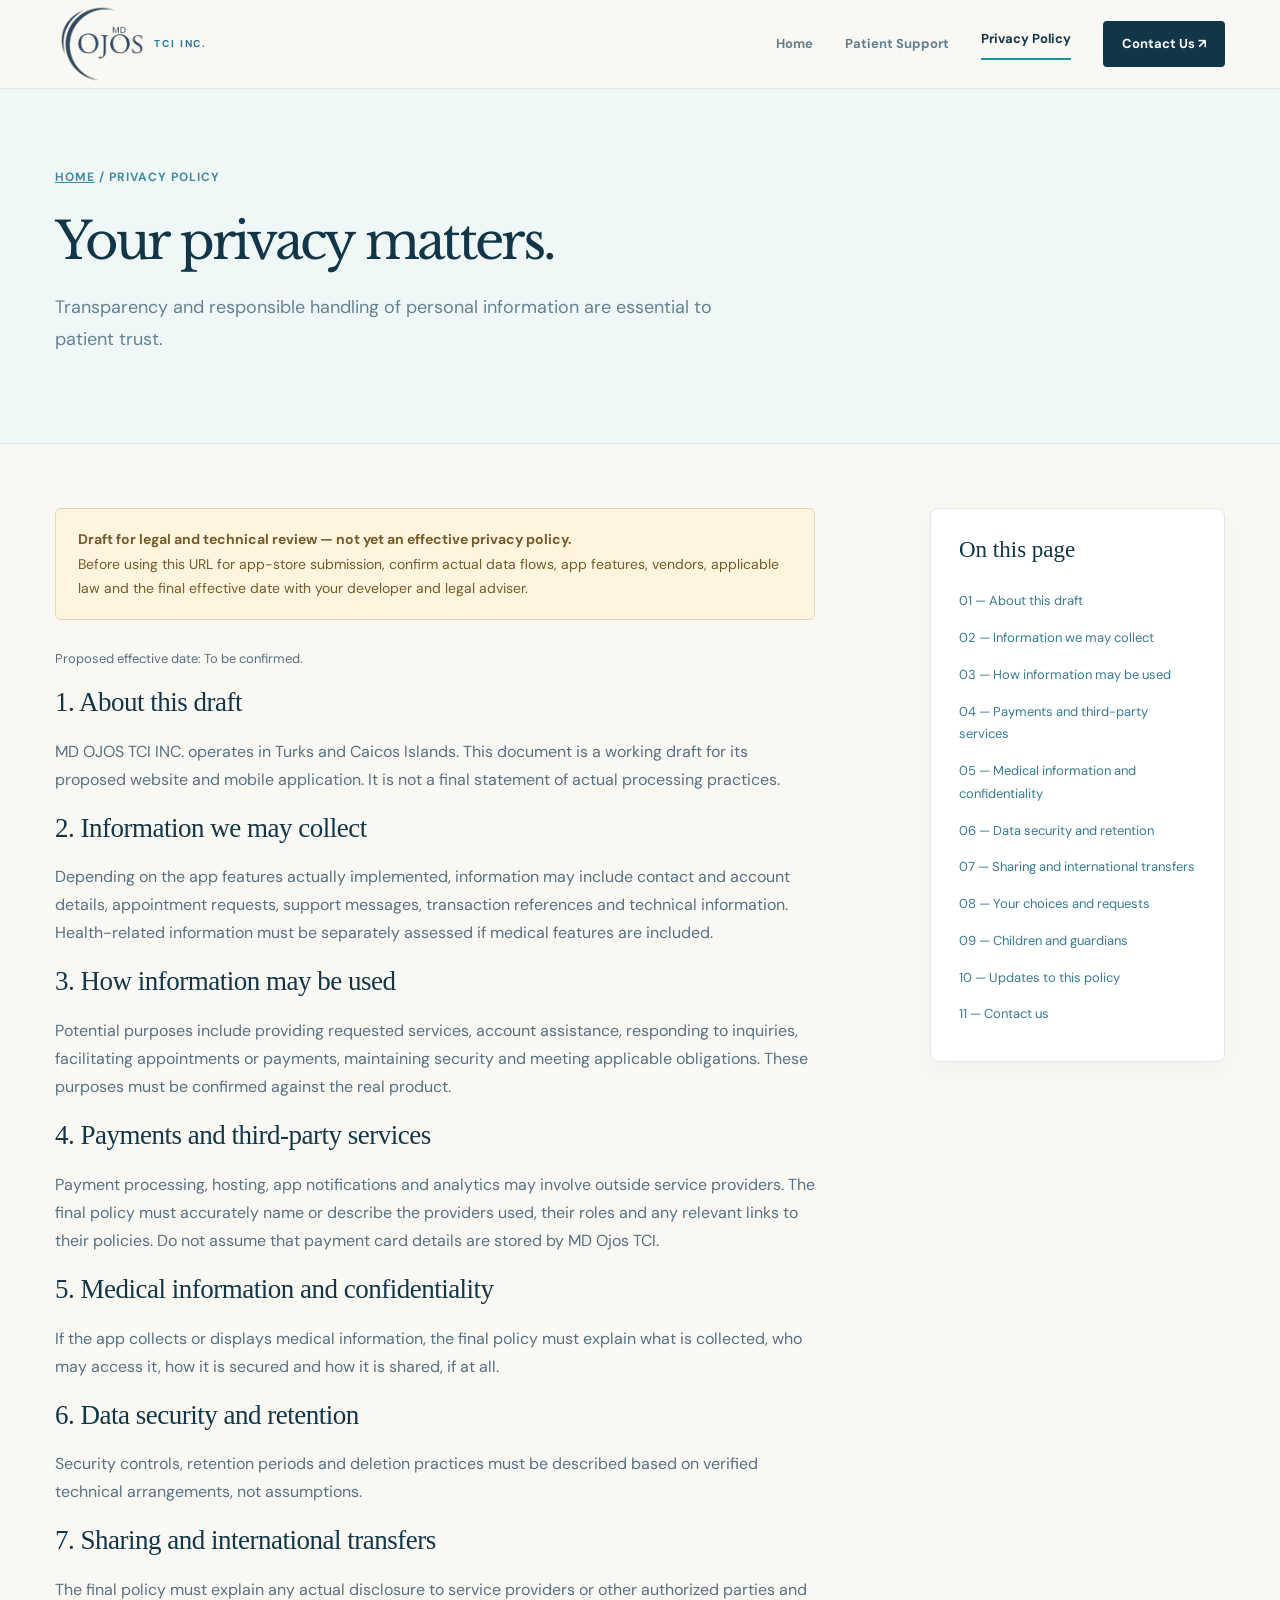
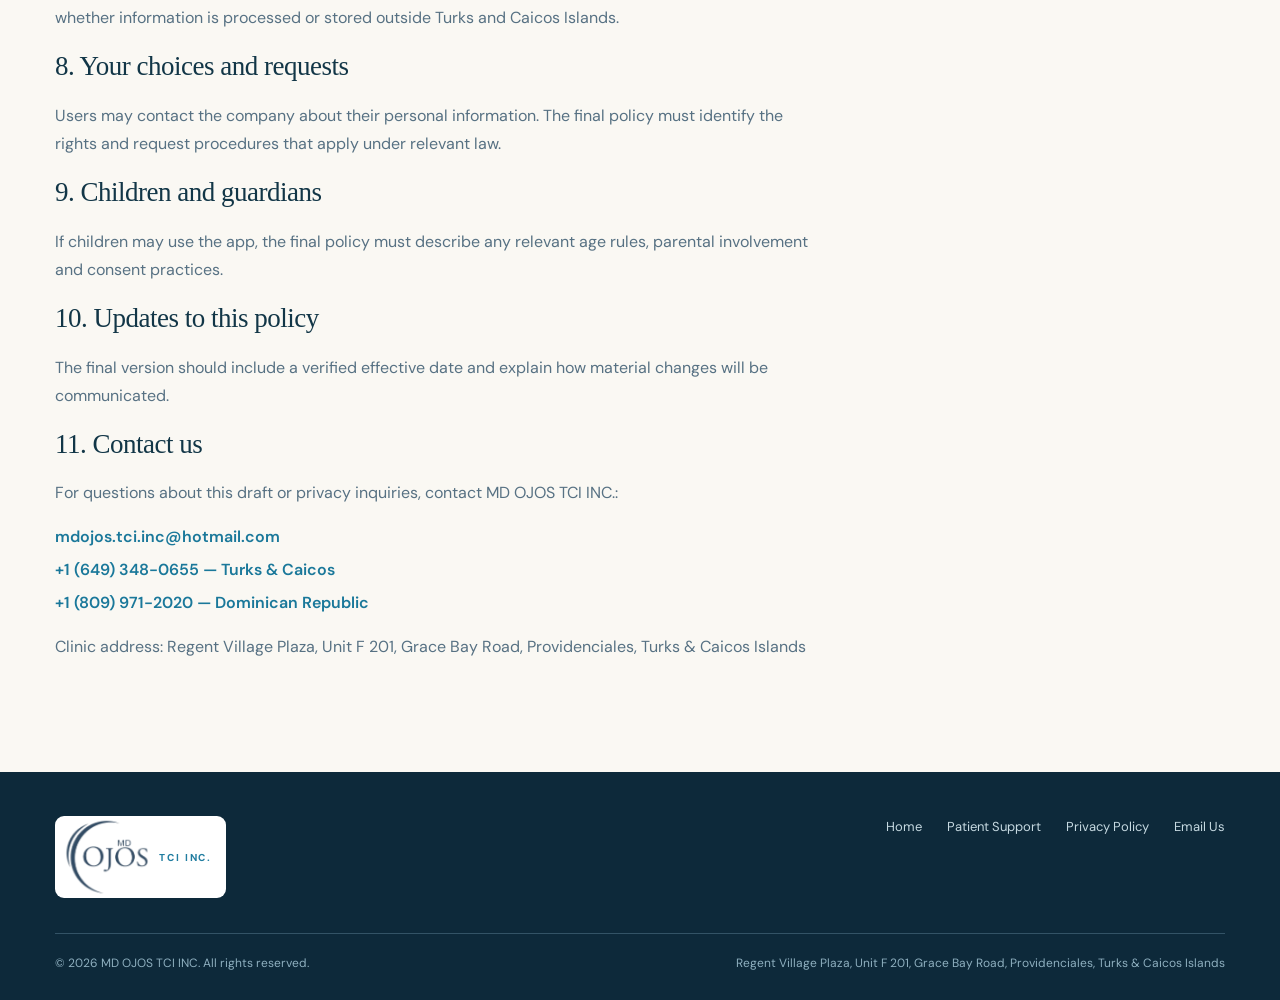
==== privacy-policy/index.html @ 6043a017 "Add files via upload" ====
<!DOCTYPE html>

<html lang="en"><head><meta charset="utf-8"/><meta content="width=device-width,initial-scale=1" name="viewport"/><meta content="#faf8f3" name="theme-color"/><meta content="Draft privacy information for MD Ojos TCI Inc. pending legal and technical review." name="description"/><link href="../assets/md-ojos-logo.png" rel="icon" type="image/png"/><link href="../styles.css" rel="stylesheet"/><script defer="" src="../script.js"></script><title>Privacy Policy | MD OJOS TCI INC.</title></head><body><header class="site-head"><div class="wrap header-inner"><a aria-label="MD Ojos TCI Inc. home" class="brand" href="../index.html"><img alt="MD Ojos official logo" class="official-logo" src="../assets/md-ojos-logo.png"/><span class="brand-suffix">TCI INC.</span></a><button aria-controls="navigation" aria-expanded="false" aria-label="Open navigation" class="menu-toggle" type="button">☰</button><nav aria-label="Main navigation" class="nav" id="navigation"><a href="../index.html">Home</a><a href="../support/index.html">Patient Support</a><a aria-current="page" href="../privacy-policy/index.html">Privacy Policy</a><a class="nav-btn" href="mailto:mdojos.tci.inc@hotmail.com">Contact Us ↗</a></nav></div></header><main><section class="page-hero"><div class="wrap"><span class="breadcrumb"><a href="../index.html">Home</a> / Privacy Policy</span><h1>Your privacy matters.</h1><p>Transparency and responsible handling of personal information are essential to patient trust.</p></div></section><section class="content-area"><div class="wrap content-grid"><article class="prose"><div class="review-note"><b>Draft for legal and technical review — not yet an effective privacy policy.</b><br/>Before using this URL for app-store submission, confirm actual data flows, app features, vendors, applicable law and the final effective date with your developer and legal adviser.</div><p class="small">Proposed effective date: To be confirmed.</p><section id="p1"><h2>1. About this draft</h2><p>MD OJOS TCI INC. operates in Turks and Caicos Islands. This document is a working draft for its proposed website and mobile application. It is not a final statement of actual processing practices.</p></section><section id="p2"><h2>2. Information we may collect</h2><p>Depending on the app features actually implemented, information may include contact and account details, appointment requests, support messages, transaction references and technical information. Health-related information must be separately assessed if medical features are included.</p></section><section id="p3"><h2>3. How information may be used</h2><p>Potential purposes include providing requested services, account assistance, responding to inquiries, facilitating appointments or payments, maintaining security and meeting applicable obligations. These purposes must be confirmed against the real product.</p></section><section id="p4"><h2>4. Payments and third-party services</h2><p>Payment processing, hosting, app notifications and analytics may involve outside service providers. The final policy must accurately name or describe the providers used, their roles and any relevant links to their policies. Do not assume that payment card details are stored by MD Ojos TCI.</p></section><section id="p5"><h2>5. Medical information and confidentiality</h2><p>If the app collects or displays medical information, the final policy must explain what is collected, who may access it, how it is secured and how it is shared, if at all.</p></section><section id="p6"><h2>6. Data security and retention</h2><p>Security controls, retention periods and deletion practices must be described based on verified technical arrangements, not assumptions.</p></section><section id="p7"><h2>7. Sharing and international transfers</h2><p>The final policy must explain any actual disclosure to service providers or other authorized parties and whether information is processed or stored outside Turks and Caicos Islands.</p></section><section id="p8"><h2>8. Your choices and requests</h2><p>Users may contact the company about their personal information. The final policy must identify the rights and request procedures that apply under relevant law.</p></section><section id="p9"><h2>9. Children and guardians</h2><p>If children may use the app, the final policy must describe any relevant age rules, parental involvement and consent practices.</p></section><section id="p10"><h2>10. Updates to this policy</h2><p>The final version should include a verified effective date and explain how material changes will be communicated.</p></section><section id="p11"><h2>11. Contact us</h2><p>For questions about this draft or privacy inquiries, contact MD OJOS TCI INC.:</p><div class="contact-links"><a href="mailto:mdojos.tci.inc@hotmail.com">mdojos.tci.inc@hotmail.com</a><a href="tel:+16493480655">+1 (649) 348-0655 — Turks &amp; Caicos</a><a href="tel:+18099712020">+1 (809) 971-2020 — Dominican Republic</a></div><p>Clinic address: Regent Village Plaza, Unit F 201, Grace Bay Road, Providenciales, Turks &amp; Caicos Islands</p></section></article><aside class="panel privacy-nav"><h3>On this page</h3><a href="#p1">01 — About this draft</a><a href="#p2">02 — Information we may collect</a><a href="#p3">03 — How information may be used</a><a href="#p4">04 — Payments and third-party services</a><a href="#p5">05 — Medical information and confidentiality</a><a href="#p6">06 — Data security and retention</a><a href="#p7">07 — Sharing and international transfers</a><a href="#p8">08 — Your choices and requests</a><a href="#p9">09 — Children and guardians</a><a href="#p10">10 — Updates to this policy</a><a href="#p11">11 — Contact us</a></aside></div></section></main><footer class="site-foot"><div class="wrap"><div class="foot-grid"><a class="brand" href="../index.html"><img alt="MD Ojos official logo" class="official-logo" src="../assets/md-ojos-logo.png"/><span class="brand-suffix">TCI INC.</span></a><div class="foot-links"><a href="../index.html">Home</a><a href="../support/index.html">Patient Support</a><a href="../privacy-policy/index.html">Privacy Policy</a><a href="mailto:mdojos.tci.inc@hotmail.com">Email Us</a></div></div><div class="foot-meta"><span>© 2026 MD OJOS TCI INC. All rights reserved.</span><span>Regent Village Plaza, Unit F 201, Grace Bay Road, Providenciales, Turks &amp; Caicos Islands</span></div></div></footer></body></html>
---- styles.css ----
@import url('https://fonts.googleapis.com/css2?family=DM+Sans:wght@400;500;600;700&family=Libre+Baskerville:wght@400;700&display=swap');
:root{--navy:#123647;--blue:#176a9a;--blue2:#2b94b8;--teal:#3ba9bc;--cream:#faf8f3;--paper:#fffdfa;--muted:#668093;--line:#e5e4df;--pale:#e8f5f7}*{box-sizing:border-box}html{scroll-behavior:smooth}body{margin:0;background:var(--cream);color:var(--navy);font-family:'DM Sans',Arial,sans-serif;font-size:16px;line-height:1.75}a{color:inherit}a:focus-visible,button:focus-visible{outline:3px solid #3e9fc5;outline-offset:3px}.wrap{width:min(1170px,calc(100% - 72px));margin-inline:auto}.site-head{border-bottom:1px solid #e9e6df;background:var(--cream);position:relative;z-index:10}.header-inner{min-height:86px;display:flex;align-items:center;justify-content:space-between;gap:24px}.brand{display:flex;align-items:center;gap:12px;text-decoration:none;white-space:nowrap}.brand img{width:42px;height:42px}.brand-text{display:flex;flex-direction:column;line-height:1.08}.brand strong{font-family:Georgia,serif;font-size:22px;letter-spacing:-.7px}.brand small{font-size:10px;letter-spacing:2.2px;color:#2a8aaa;font-weight:700;margin-top:6px}.nav{display:flex;align-items:center;gap:32px}.nav a{text-decoration:none;color:#637e8d;font-size:13px;font-weight:700}.nav a:hover,.nav a[aria-current="page"]{color:var(--navy)}.nav a[aria-current="page"]:not(.nav-btn){border-bottom:2px solid #2193a8;padding-bottom:8px}.nav .nav-btn{background:var(--navy);color:white;padding:12px 19px;border-radius:4px}.nav .nav-btn:hover{background:#246786;color:white}.menu-toggle{display:none;background:transparent;border:1px solid var(--line);border-radius:5px;padding:7px 11px;color:var(--navy);font-size:23px}.hero{padding:92px 0 108px}.hero-grid{display:grid;grid-template-columns:1.08fr .92fr;align-items:center;gap:62px}.location-pill{border:1px solid #e1ddd3;background:#fff;display:inline-flex;align-items:center;gap:10px;border-radius:30px;padding:7px 18px;font-size:11px;letter-spacing:1.4px;color:#2c8299;font-weight:700;text-transform:uppercase;max-width:100%}.location-pill:before{content:'◎';font-size:16px}.hero h1,.page-hero h1{font-family:'Libre Baskerville',Georgia,serif;font-size:clamp(42px,4.5vw,65px);line-height:1.22;letter-spacing:-2.7px;font-weight:400;margin:34px 0 28px;max-width:660px}.hero h1 em{font-style:normal;color:#1b85ad}.hero p{color:var(--muted);font-size:19px;line-height:1.85;max-width:560px;margin:0 0 30px}.actions{display:flex;flex-wrap:wrap;gap:12px}.btn{display:inline-flex;align-items:center;justify-content:center;gap:12px;padding:14px 21px;font-size:13px;font-weight:700;text-decoration:none;border:1px solid var(--navy);border-radius:4px;transition:transform .2s,background .2s}.btn:hover{transform:translateY(-2px)}.btn.primary{background:var(--navy);color:white}.btn.secondary{background:transparent;color:var(--navy)}.hero-art{position:relative}.hero-art img{width:100%;display:block;border-radius:12px}.art-tag{position:absolute;bottom:-20px;left:-25px;padding:16px 22px;background:#fff;border:1px solid #e4eaeb;box-shadow:0 18px 40px #12364718;border-radius:7px;display:flex;align-items:center;gap:12px;font-size:12px;color:#577588}.art-tag b{color:#163b51;font-size:13px}.art-tag i{width:10px;height:10px;background:#4cb3c4;border-radius:50%;display:block}.eyebrow{color:#2b899c;text-transform:uppercase;letter-spacing:3px;font-size:11px;font-weight:700}.section{padding:80px 0}.section.border-top{border-top:1px solid var(--line)}.section-heading{display:flex;align-items:end;justify-content:space-between;gap:35px;margin-bottom:35px}.section-heading h2,.intro h2,.cta h2{font:400 clamp(30px,3.2vw,45px)/1.32 'Libre Baskerville',Georgia,serif;letter-spacing:-1.5px;margin:10px 0}.section-heading p{color:var(--muted);max-width:470px;margin:0}.card-grid{display:grid;grid-template-columns:repeat(3,1fr);gap:20px}.feature-card{background:#fff;border:1px solid #e9e9e5;border-radius:9px;padding:30px 27px;min-height:270px;display:flex;flex-direction:column;box-shadow:0 12px 35px #1d425107}.feature-icon{display:grid;place-items:center;width:52px;height:52px;background:#e8f5f7;color:#147b9b;font-size:24px;border-radius:10px;margin-bottom:16px}.feature-card h3{font:400 23px/1.4 Georgia,serif;margin:0 0 8px}.feature-card p{color:var(--muted);font-size:14px;margin:0 0 24px}.feature-card a{font-size:13px;font-weight:700;text-decoration:none;color:#167da3;margin-top:auto}.intro{background:#edf5f5;padding:78px 0}.intro-grid{display:grid;grid-template-columns:1fr 1fr;gap:95px;align-items:center}.intro p{color:#577487;font-size:16px}.line-list{list-style:none;margin:0;padding:0}.line-list li{border-bottom:1px solid #d5e2e4;padding:16px 0;display:flex;align-items:center;justify-content:space-between;font-weight:600;font-size:15px}.line-list li:after{content:'↗';color:#1581a6;font-size:20px}.cta{padding:70px 0}.cta-inner{display:flex;align-items:center;justify-content:space-between;gap:35px;background:#153a51;border-radius:10px;padding:42px 55px;color:white}.cta h2{color:white;font-size:32px}.cta p{color:#b6d3df;margin:8px 0 0}.cta .btn{background:#fff;color:#173d51;border-color:#fff;flex-shrink:0}.site-foot{background:#0d293a;color:#c6d9e1;padding:44px 0 26px}.foot-grid{display:flex;justify-content:space-between;gap:25px;align-items:start}.site-foot .brand strong{color:white}.site-foot .brand small{color:#80c6d5}.foot-links{display:flex;gap:25px;flex-wrap:wrap}.foot-links a{text-decoration:none;font-size:13px}.foot-meta{border-top:1px solid #335366;margin-top:35px;padding-top:19px;display:flex;justify-content:space-between;gap:20px;flex-wrap:wrap;font-size:12px;color:#8eafbf}.page-hero{padding:73px 0 70px;background:#eff7f7;border-bottom:1px solid #dce8e8}.page-hero h1{font-size:clamp(38px,4vw,55px);margin:20px 0}.page-hero p{max-width:700px;color:#648293;font-size:18px}.breadcrumb{font-size:12px;color:#448aa3;font-weight:700;letter-spacing:1px;text-transform:uppercase}.content-area{padding:64px 0 95px}.content-grid{display:grid;grid-template-columns:minmax(0,1fr) 295px;gap:70px;align-items:start}.prose{max-width:760px}.prose h2{font:400 27px/1.4 Georgia,serif;letter-spacing:-.5px;margin:38px 0 12px}.prose h2:first-child{margin-top:0}.prose p,.prose li{color:#577183}.prose ul{padding-left:22px}.panel{background:#fff;border:1px solid #e5e7e5;border-radius:8px;padding:28px;box-shadow:0 8px 28px #183a4609}.panel h3{font:400 23px Georgia,serif;margin:0 0 20px}.contact-line{display:block;padding:14px 0;border-top:1px solid #edf0ef;text-decoration:none;color:#176e97;font-weight:600;font-size:14px;overflow-wrap:anywhere}.contact-line span{display:block;color:#839ba5;font-size:11px;font-weight:700;letter-spacing:1px;text-transform:uppercase}.note{background:#eaf6f7;border-left:3px solid #3aa4b9;padding:18px 22px;color:#315c6c;border-radius:0 5px 5px 0;margin:25px 0}.review-note{background:#fff4dd;border:1px solid #e9d6aa;color:#735c2c;border-radius:6px;padding:18px 22px;margin-bottom:28px;font-size:14px}.small{font-size:13px;color:#7892a0}.faq{border-bottom:1px solid #e4e6e5;padding:18px 0}.faq summary{cursor:pointer;font-weight:700;color:#193f52}.faq p{margin:10px 0 0}.privacy-nav{position:sticky;top:30px}.privacy-nav a{display:block;text-decoration:none;padding:7px 0;color:#397b94;font-size:13px}.contact-links{display:flex;flex-direction:column;gap:5px}.contact-links a{color:#1a789a;text-decoration:none;font-weight:600}.contact-links a:hover{text-decoration:underline}@media(max-width:920px){.hero-grid{gap:35px}.hero{padding:68px 0}.hero h1{font-size:47px}.nav{gap:18px}.intro-grid{gap:45px}.content-grid{grid-template-columns:1fr}.privacy-nav{position:static}}@media(max-width:720px){.wrap{width:min(100% - 36px,1170px)}.header-inner{min-height:75px}.menu-toggle{display:block}.nav{display:none;position:absolute;top:75px;left:0;right:0;background:var(--cream);padding:20px 18px 25px;box-shadow:0 15px 25px #1236471c;flex-direction:column;align-items:stretch;gap:10px}.nav.open{display:flex}.nav a{padding:9px}.nav .nav-btn{text-align:center}.hero-grid,.intro-grid{grid-template-columns:1fr}.hero{padding:54px 0 80px}.hero h1{font-size:clamp(38px,10vw,52px);letter-spacing:-2px}.hero p{font-size:17px}.hero-art{margin-top:22px}.art-tag{left:15px;bottom:-15px}.section{padding:60px 0}.section-heading{display:block}.section-heading p{margin-top:14px}.card-grid{grid-template-columns:1fr}.feature-card{min-height:auto}.intro{padding:60px 0}.cta-inner{display:block;padding:30px}.cta-inner .btn{margin-top:20px}.foot-grid{display:block}.foot-links{margin-top:25px}.page-hero{padding:50px 0}.content-area{padding:45px 0}.site-foot{padding-top:35px}}@media(prefers-reduced-motion:reduce){*,*:before,*:after{scroll-behavior:auto!important;transition:none!important}}

/* Official MD Ojos identity */
.brand{gap:8px}
.brand img.official-logo{width:112px;height:94px;object-fit:contain;display:block}
.brand .brand-suffix{font-family:'DM Sans',Arial,sans-serif;font-size:10px;letter-spacing:1.9px;font-weight:800;color:#217da0;white-space:nowrap;align-self:center;margin-left:-3px}
.site-head .header-inner{min-height:88px}
.site-foot .brand{background:#fff;padding:2px 14px 2px 5px;border-radius:9px}
.site-foot .brand .brand-suffix{color:#217da0}
@media(max-width:760px){.brand img.official-logo{width:85px;height:74px}.brand .brand-suffix{font-size:9px}.site-head .header-inner{min-height:74px}}

/* Official-brand visual and verified clinic location — October 2026 */
.brand img.official-logo{width:94px;height:78px;object-fit:contain;mix-blend-mode:multiply}
.header-inner{min-height:102px}
.brand-suffix{font-size:12px;font-weight:800;letter-spacing:2.3px;color:#1a6083}
.hero-logo-frame{min-height:440px;background:linear-gradient(140deg,#e8f3f8 0%,#d9eaf3 47%,#f6fafc 100%);border:1px solid #d3e4ee;border-radius:18px;display:grid;place-items:center;padding:46px 35px;box-shadow:0 24px 55px rgba(14,56,86,.07);position:relative;overflow:hidden}
.hero-logo-frame:before,.hero-logo-frame:after{content:'';position:absolute;border-radius:50%;border:1px solid rgba(23,106,154,.15);pointer-events:none}
.hero-logo-frame:before{width:540px;height:540px;top:-360px;right:-200px}
.hero-logo-frame:after{width:340px;height:340px;bottom:-270px;left:-160px}
.hero-logo-inner{width:100%;max-width:365px;min-height:285px;background:white;border-radius:13px;display:flex;flex-direction:column;align-items:center;justify-content:center;padding:32px 25px;box-shadow:0 14px 32px rgba(13,63,96,.07);z-index:1}
.hero-main-logo{width:min(100%,300px)!important;max-height:245px;object-fit:contain;border-radius:0!important}
.hero-company{font-size:11px;letter-spacing:2.6px;font-weight:700;color:#286a8d;margin-top:12px;text-align:center}
.clinic-location{display:flex;gap:10px;align-items:flex-start;color:#436f84;font-size:14px;font-weight:600;line-height:1.6;margin:-6px 0 28px;max-width:530px}
.clinic-location>span:first-child{font-size:23px;line-height:1.2;color:#1479a3}
.location-heading{margin-top:24px!important}
.clinic-address{font-size:14px;color:#527387}
.foot-meta span:last-child{max-width:490px;text-align:right}
@media(max-width:760px){.brand img.official-logo{width:76px;height:64px}.header-inner{min-height:82px}.hero-logo-frame{min-height:310px;padding:30px}.hero-logo-inner{min-height:240px}.hero-main-logo{max-height:175px}.foot-meta span:last-child{text-align:left}}
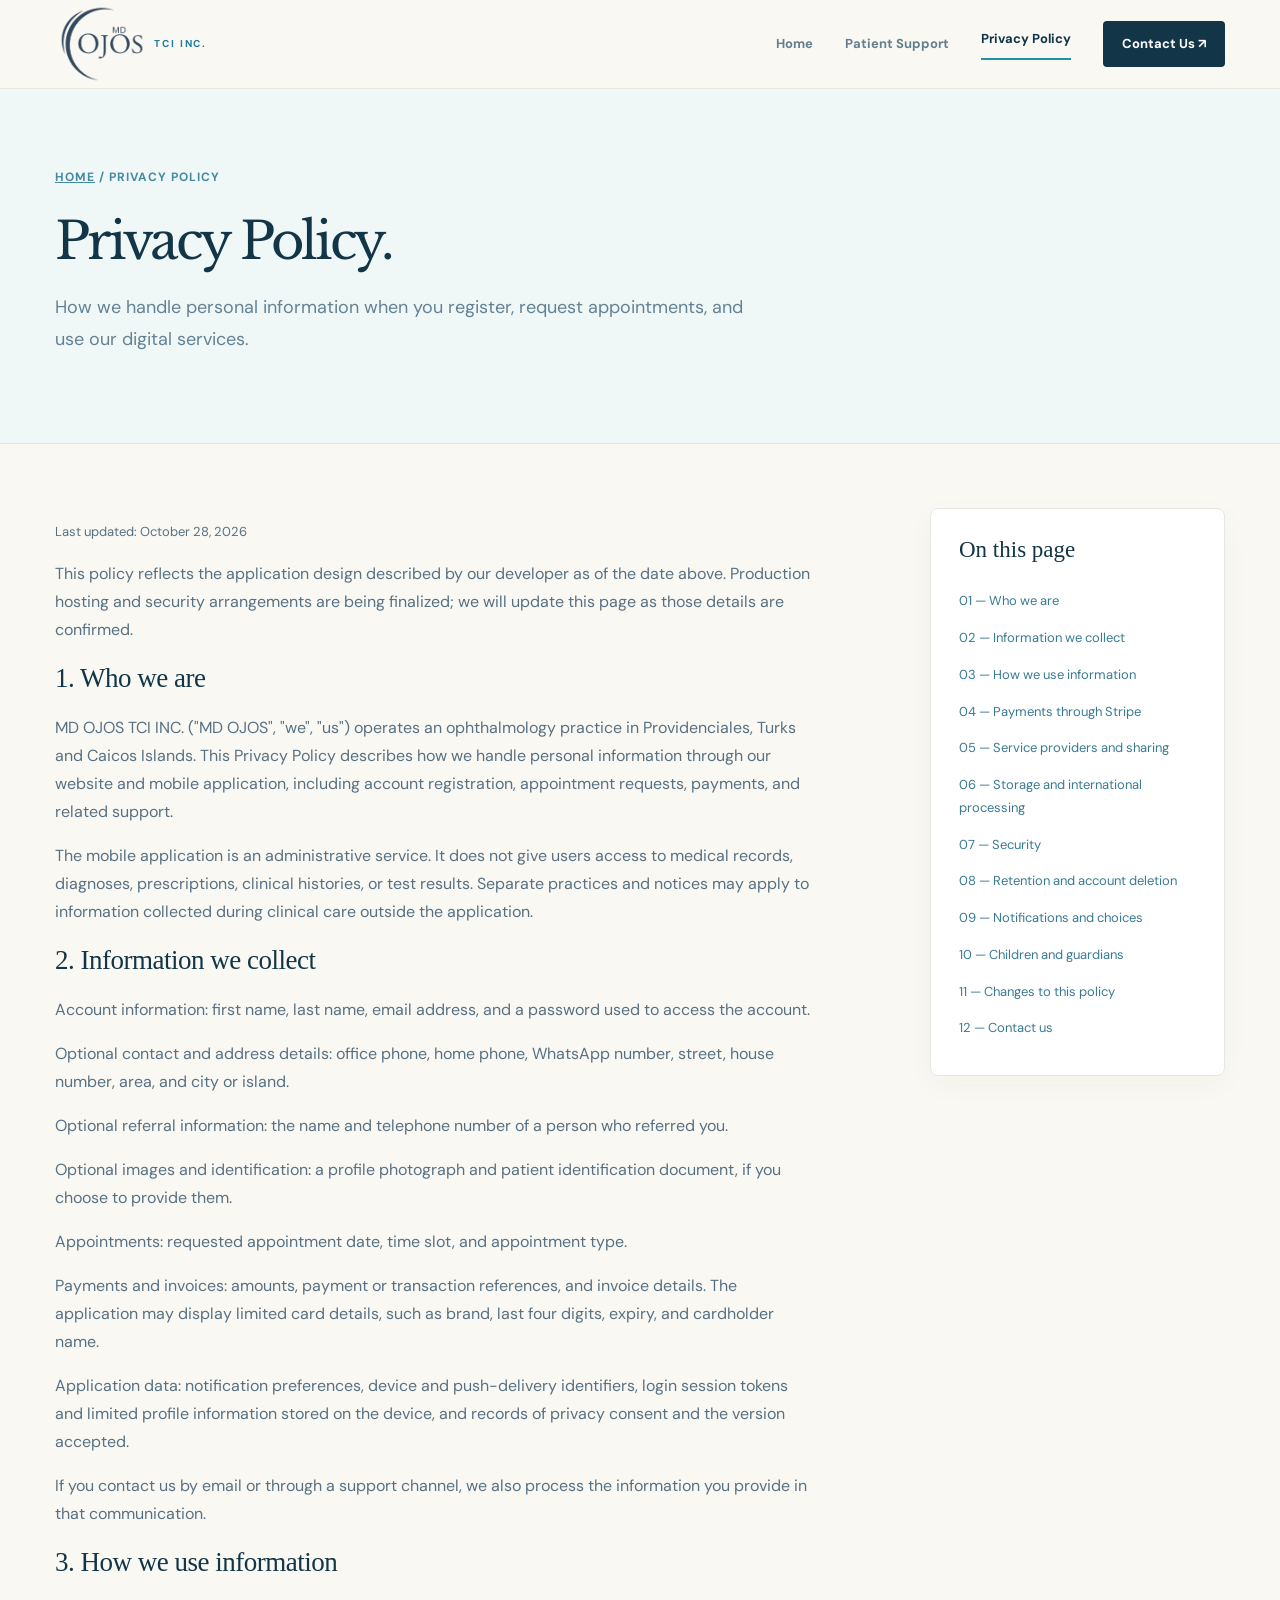
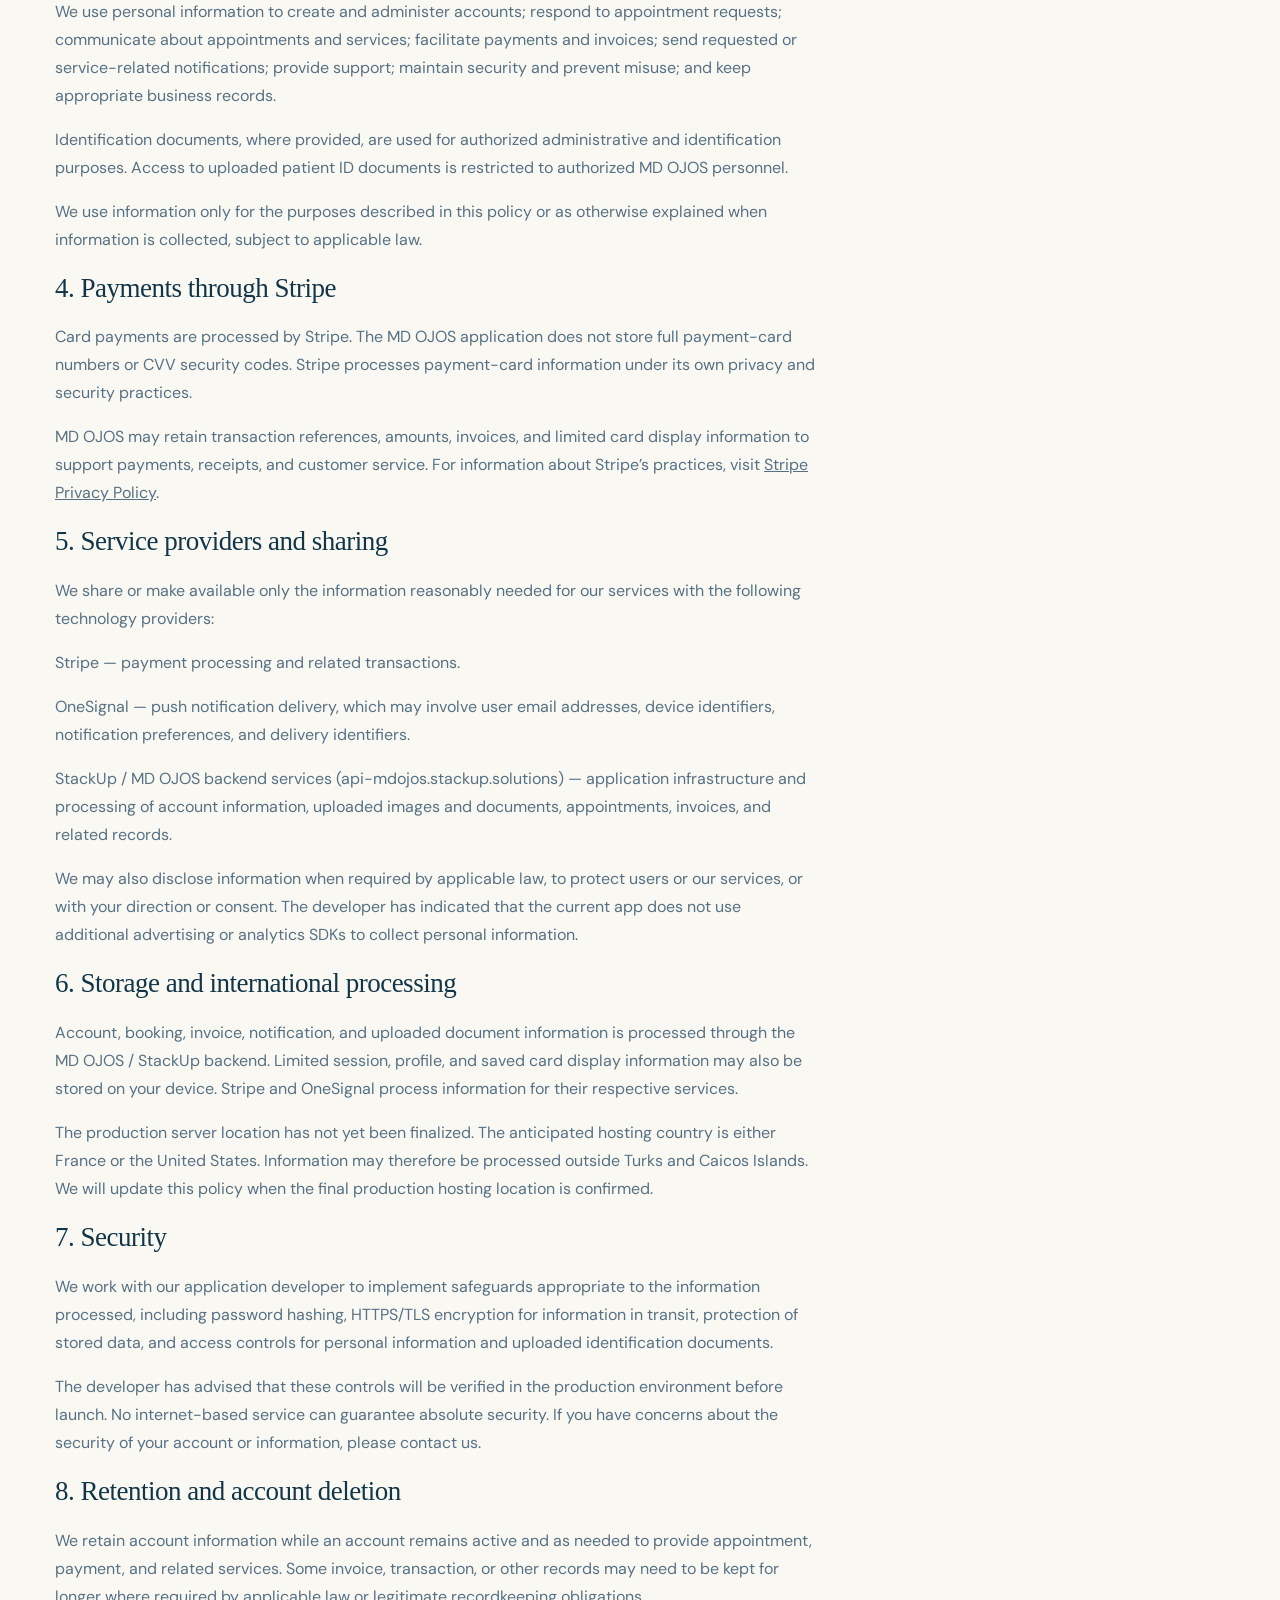
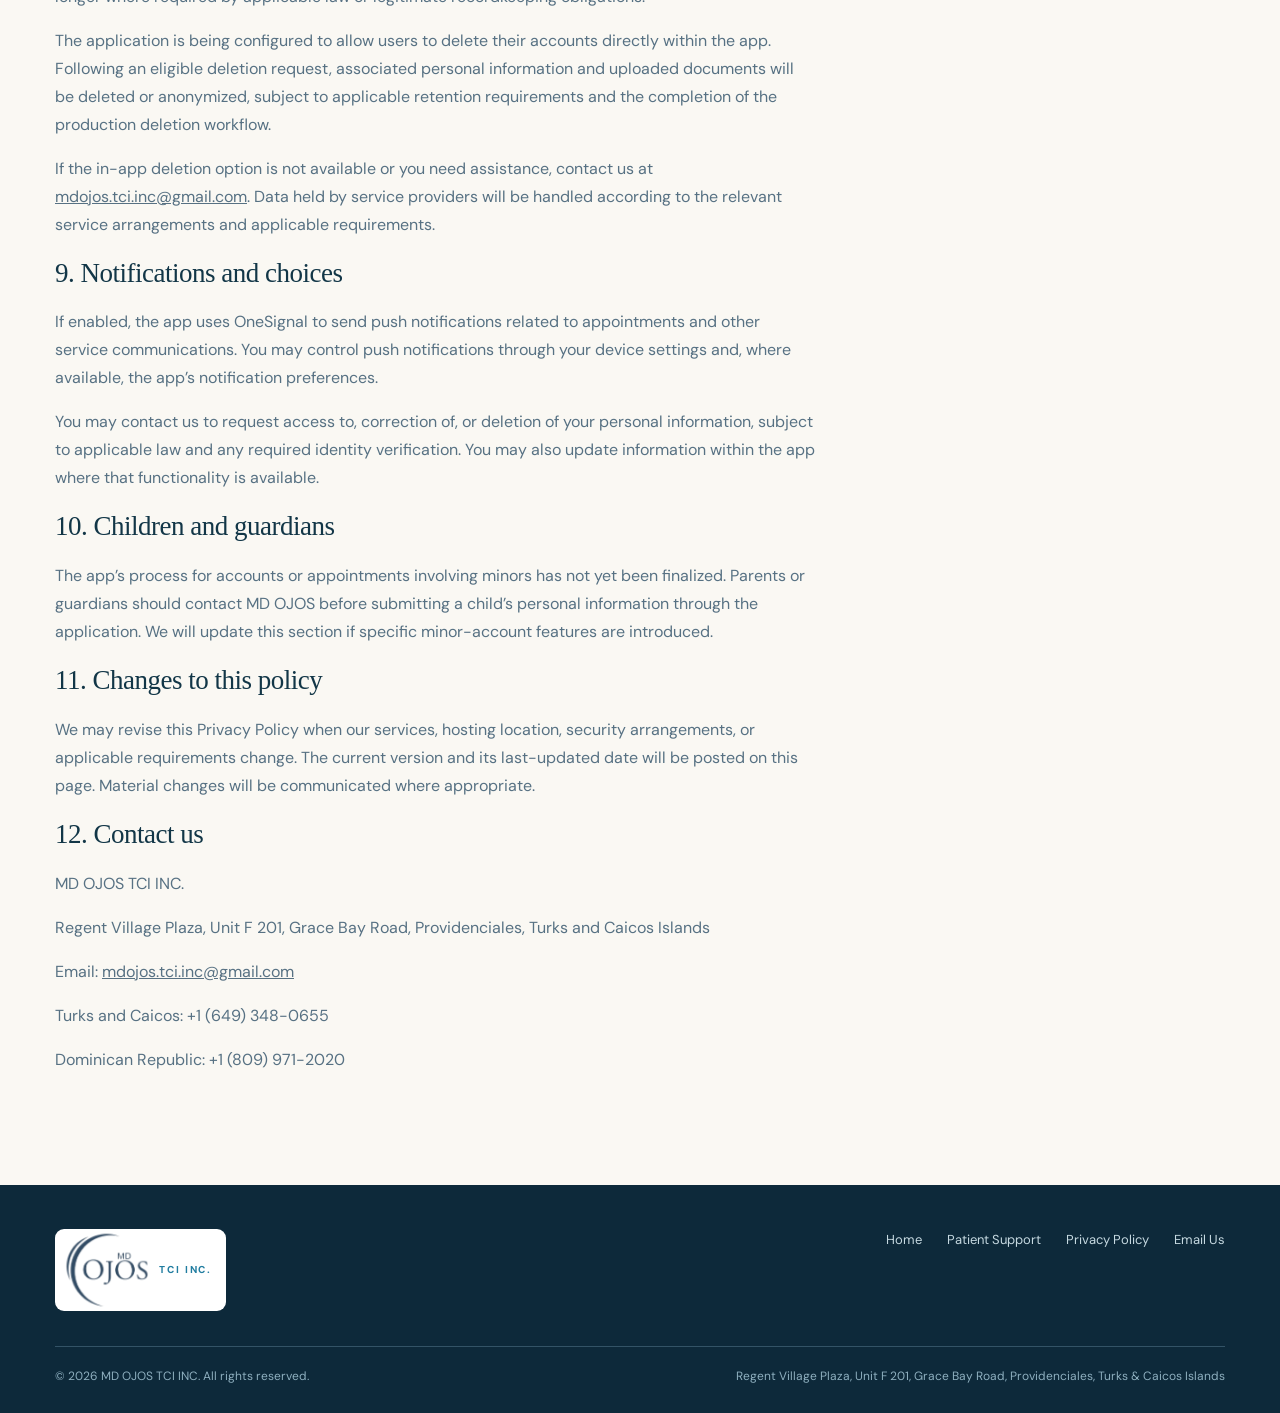
==== commit 0ccf0cd7: "Add files via upload" ====
--- a/privacy-policy/index.html
+++ b/privacy-policy/index.html
@@ -1,3 +1,4 @@
+<!DOCTYPE html>
 <!DOCTYPE html>
 
-<html lang="en"><head><meta charset="utf-8"/><meta content="width=device-width,initial-scale=1" name="viewport"/><meta content="#faf8f3" name="theme-color"/><meta content="Draft privacy information for MD Ojos TCI Inc. pending legal and technical review." name="description"/><link href="../assets/md-ojos-logo.png" rel="icon" type="image/png"/><link href="../styles.css" rel="stylesheet"/><script defer="" src="../script.js"></script><title>Privacy Policy | MD OJOS TCI INC.</title></head><body><header class="site-head"><div class="wrap header-inner"><a aria-label="MD Ojos TCI Inc. home" class="brand" href="../index.html"><img alt="MD Ojos official logo" class="official-logo" src="../assets/md-ojos-logo.png"/><span class="brand-suffix">TCI INC.</span></a><button aria-controls="navigation" aria-expanded="false" aria-label="Open navigation" class="menu-toggle" type="button">☰</button><nav aria-label="Main navigation" class="nav" id="navigation"><a href="../index.html">Home</a><a href="../support/index.html">Patient Support</a><a aria-current="page" href="../privacy-policy/index.html">Privacy Policy</a><a class="nav-btn" href="mailto:mdojos.tci.inc@hotmail.com">Contact Us ↗</a></nav></div></header><main><section class="page-hero"><div class="wrap"><span class="breadcrumb"><a href="../index.html">Home</a> / Privacy Policy</span><h1>Your privacy matters.</h1><p>Transparency and responsible handling of personal information are essential to patient trust.</p></div></section><section class="content-area"><div class="wrap content-grid"><article class="prose"><div class="review-note"><b>Draft for legal and technical review — not yet an effective privacy policy.</b><br/>Before using this URL for app-store submission, confirm actual data flows, app features, vendors, applicable law and the final effective date with your developer and legal adviser.</div><p class="small">Proposed effective date: To be confirmed.</p><section id="p1"><h2>1. About this draft</h2><p>MD OJOS TCI INC. operates in Turks and Caicos Islands. This document is a working draft for its proposed website and mobile application. It is not a final statement of actual processing practices.</p></section><section id="p2"><h2>2. Information we may collect</h2><p>Depending on the app features actually implemented, information may include contact and account details, appointment requests, support messages, transaction references and technical information. Health-related information must be separately assessed if medical features are included.</p></section><section id="p3"><h2>3. How information may be used</h2><p>Potential purposes include providing requested services, account assistance, responding to inquiries, facilitating appointments or payments, maintaining security and meeting applicable obligations. These purposes must be confirmed against the real product.</p></section><section id="p4"><h2>4. Payments and third-party services</h2><p>Payment processing, hosting, app notifications and analytics may involve outside service providers. The final policy must accurately name or describe the providers used, their roles and any relevant links to their policies. Do not assume that payment card details are stored by MD Ojos TCI.</p></section><section id="p5"><h2>5. Medical information and confidentiality</h2><p>If the app collects or displays medical information, the final policy must explain what is collected, who may access it, how it is secured and how it is shared, if at all.</p></section><section id="p6"><h2>6. Data security and retention</h2><p>Security controls, retention periods and deletion practices must be described based on verified technical arrangements, not assumptions.</p></section><section id="p7"><h2>7. Sharing and international transfers</h2><p>The final policy must explain any actual disclosure to service providers or other authorized parties and whether information is processed or stored outside Turks and Caicos Islands.</p></section><section id="p8"><h2>8. Your choices and requests</h2><p>Users may contact the company about their personal information. The final policy must identify the rights and request procedures that apply under relevant law.</p></section><section id="p9"><h2>9. Children and guardians</h2><p>If children may use the app, the final policy must describe any relevant age rules, parental involvement and consent practices.</p></section><section id="p10"><h2>10. Updates to this policy</h2><p>The final version should include a verified effective date and explain how material changes will be communicated.</p></section><section id="p11"><h2>11. Contact us</h2><p>For questions about this draft or privacy inquiries, contact MD OJOS TCI INC.:</p><div class="contact-links"><a href="mailto:mdojos.tci.inc@hotmail.com">mdojos.tci.inc@hotmail.com</a><a href="tel:+16493480655">+1 (649) 348-0655 — Turks &amp; Caicos</a><a href="tel:+18099712020">+1 (809) 971-2020 — Dominican Republic</a></div><p>Clinic address: Regent Village Plaza, Unit F 201, Grace Bay Road, Providenciales, Turks &amp; Caicos Islands</p></section></article><aside class="panel privacy-nav"><h3>On this page</h3><a href="#p1">01 — About this draft</a><a href="#p2">02 — Information we may collect</a><a href="#p3">03 — How information may be used</a><a href="#p4">04 — Payments and third-party services</a><a href="#p5">05 — Medical information and confidentiality</a><a href="#p6">06 — Data security and retention</a><a href="#p7">07 — Sharing and international transfers</a><a href="#p8">08 — Your choices and requests</a><a href="#p9">09 — Children and guardians</a><a href="#p10">10 — Updates to this policy</a><a href="#p11">11 — Contact us</a></aside></div></section></main><footer class="site-foot"><div class="wrap"><div class="foot-grid"><a class="brand" href="../index.html"><img alt="MD Ojos official logo" class="official-logo" src="../assets/md-ojos-logo.png"/><span class="brand-suffix">TCI INC.</span></a><div class="foot-links"><a href="../index.html">Home</a><a href="../support/index.html">Patient Support</a><a href="../privacy-policy/index.html">Privacy Policy</a><a href="mailto:mdojos.tci.inc@hotmail.com">Email Us</a></div></div><div class="foot-meta"><span>© 2026 MD OJOS TCI INC. All rights reserved.</span><span>Regent Village Plaza, Unit F 201, Grace Bay Road, Providenciales, Turks &amp; Caicos Islands</span></div></div></footer></body></html>+<html lang="en"><head><meta charset="utf-8"/><meta content="width=device-width,initial-scale=1" name="viewport"/><meta content="#faf8f3" name="theme-color"/><meta content="Privacy Policy for MD OJOS TCI INC. website and mobile app, including appointments, Stripe payments, OneSignal notifications, and account data." name="description"/><link href="../assets/md-ojos-logo.png" rel="icon" type="image/png"/><link href="../styles.css" rel="stylesheet"/><script defer="" src="../script.js"></script><title>Privacy Policy | MD OJOS TCI INC.</title></head><body><header class="site-head"><div class="wrap header-inner"><a aria-label="MD Ojos TCI Inc. home" class="brand" href="../index.html"><img alt="MD Ojos official logo" class="official-logo" src="../assets/md-ojos-logo.png"/><span class="brand-suffix">TCI INC.</span></a><button aria-controls="navigation" aria-expanded="false" aria-label="Open navigation" class="menu-toggle" type="button">☰</button><nav aria-label="Main navigation" class="nav" id="navigation"><a href="../index.html">Home</a><a href="../support/index.html">Patient Support</a><a aria-current="page" href="../privacy-policy/index.html">Privacy Policy</a><a class="nav-btn" href="mailto:mdojos.tci.inc@gmail.com">Contact Us ↗</a></nav></div></header><main><section class="page-hero"><div class="wrap"><span class="breadcrumb"><a href="../index.html">Home</a> / Privacy Policy</span><h1>Privacy Policy.</h1><p>How we handle personal information when you register, request appointments, and use our digital services.</p></div></section><section class="content-area"><div class="wrap content-grid"><article class="prose"><p class="small">Last updated: October 28, 2026</p><p>This policy reflects the application design described by our developer as of the date above. Production hosting and security arrangements are being finalized; we will update this page as those details are confirmed.</p><section id="p1"><h2>1. Who we are</h2><p>MD OJOS TCI INC. ("MD OJOS", "we", "us") operates an ophthalmology practice in Providenciales, Turks and Caicos Islands. This Privacy Policy describes how we handle personal information through our website and mobile application, including account registration, appointment requests, payments, and related support.</p><p>The mobile application is an administrative service. It does not give users access to medical records, diagnoses, prescriptions, clinical histories, or test results. Separate practices and notices may apply to information collected during clinical care outside the application.</p></section><section id="p2"><h2>2. Information we collect</h2><p>Account information: first name, last name, email address, and a password used to access the account.</p><p>Optional contact and address details: office phone, home phone, WhatsApp number, street, house number, area, and city or island.</p><p>Optional referral information: the name and telephone number of a person who referred you.</p><p>Optional images and identification: a profile photograph and patient identification document, if you choose to provide them.</p><p>Appointments: requested appointment date, time slot, and appointment type.</p><p>Payments and invoices: amounts, payment or transaction references, and invoice details. The application may display limited card details, such as brand, last four digits, expiry, and cardholder name.</p><p>Application data: notification preferences, device and push-delivery identifiers, login session tokens and limited profile information stored on the device, and records of privacy consent and the version accepted.</p><p>If you contact us by email or through a support channel, we also process the information you provide in that communication.</p></section><section id="p3"><h2>3. How we use information</h2><p>We use personal information to create and administer accounts; respond to appointment requests; communicate about appointments and services; facilitate payments and invoices; send requested or service-related notifications; provide support; maintain security and prevent misuse; and keep appropriate business records.</p><p>Identification documents, where provided, are used for authorized administrative and identification purposes. Access to uploaded patient ID documents is restricted to authorized MD OJOS personnel.</p><p>We use information only for the purposes described in this policy or as otherwise explained when information is collected, subject to applicable law.</p></section><section id="p4"><h2>4. Payments through Stripe</h2><p>Card payments are processed by Stripe. The MD OJOS application does not store full payment-card numbers or CVV security codes. Stripe processes payment-card information under its own privacy and security practices.</p><p>MD OJOS may retain transaction references, amounts, invoices, and limited card display information to support payments, receipts, and customer service. For information about Stripe’s practices, visit <a href="https://stripe.com/privacy" rel="noopener noreferrer">Stripe Privacy Policy</a>.</p></section><section id="p5"><h2>5. Service providers and sharing</h2><p>We share or make available only the information reasonably needed for our services with the following technology providers:</p><p>Stripe — payment processing and related transactions.</p><p>OneSignal — push notification delivery, which may involve user email addresses, device identifiers, notification preferences, and delivery identifiers.</p><p>StackUp / MD OJOS backend services (api-mdojos.stackup.solutions) — application infrastructure and processing of account information, uploaded images and documents, appointments, invoices, and related records.</p><p>We may also disclose information when required by applicable law, to protect users or our services, or with your direction or consent. The developer has indicated that the current app does not use additional advertising or analytics SDKs to collect personal information.</p></section><section id="p6"><h2>6. Storage and international processing</h2><p>Account, booking, invoice, notification, and uploaded document information is processed through the MD OJOS / StackUp backend. Limited session, profile, and saved card display information may also be stored on your device. Stripe and OneSignal process information for their respective services.</p><p>The production server location has not yet been finalized. The anticipated hosting country is either France or the United States. Information may therefore be processed outside Turks and Caicos Islands. We will update this policy when the final production hosting location is confirmed.</p></section><section id="p7"><h2>7. Security</h2><p>We work with our application developer to implement safeguards appropriate to the information processed, including password hashing, HTTPS/TLS encryption for information in transit, protection of stored data, and access controls for personal information and uploaded identification documents.</p><p>The developer has advised that these controls will be verified in the production environment before launch. No internet-based service can guarantee absolute security. If you have concerns about the security of your account or information, please contact us.</p></section><section id="p8"><h2>8. Retention and account deletion</h2><p>We retain account information while an account remains active and as needed to provide appointment, payment, and related services. Some invoice, transaction, or other records may need to be kept for longer where required by applicable law or legitimate recordkeeping obligations.</p><p>The application is being configured to allow users to delete their accounts directly within the app. Following an eligible deletion request, associated personal information and uploaded documents will be deleted or anonymized, subject to applicable retention requirements and the completion of the production deletion workflow.</p><p>If the in-app deletion option is not available or you need assistance, contact us at <a href="mailto:mdojos.tci.inc@gmail.com">mdojos.tci.inc@gmail.com</a>. Data held by service providers will be handled according to the relevant service arrangements and applicable requirements.</p></section><section id="p9"><h2>9. Notifications and choices</h2><p>If enabled, the app uses OneSignal to send push notifications related to appointments and other service communications. You may control push notifications through your device settings and, where available, the app’s notification preferences.</p><p>You may contact us to request access to, correction of, or deletion of your personal information, subject to applicable law and any required identity verification. You may also update information within the app where that functionality is available.</p></section><section id="p10"><h2>10. Children and guardians</h2><p>The app’s process for accounts or appointments involving minors has not yet been finalized. Parents or guardians should contact MD OJOS before submitting a child’s personal information through the application. We will update this section if specific minor-account features are introduced.</p></section><section id="p11"><h2>11. Changes to this policy</h2><p>We may revise this Privacy Policy when our services, hosting location, security arrangements, or applicable requirements change. The current version and its last-updated date will be posted on this page. Material changes will be communicated where appropriate.</p></section><section id="p12"><h2>12. Contact us</h2><p>MD OJOS TCI INC.</p><p>Regent Village Plaza, Unit F 201, Grace Bay Road, Providenciales, Turks and Caicos Islands</p><p>Email: <a href="mailto:mdojos.tci.inc@gmail.com">mdojos.tci.inc@gmail.com</a></p><p>Turks and Caicos: +1 (649) 348-0655</p><p>Dominican Republic: +1 (809) 971-2020</p></section></article><aside class="panel privacy-nav"><h3>On this page</h3><a href="#p1">01 — Who we are</a><a href="#p2">02 — Information we collect</a><a href="#p3">03 — How we use information</a><a href="#p4">04 — Payments through Stripe</a><a href="#p5">05 — Service providers and sharing</a><a href="#p6">06 — Storage and international processing</a><a href="#p7">07 — Security</a><a href="#p8">08 — Retention and account deletion</a><a href="#p9">09 — Notifications and choices</a><a href="#p10">10 — Children and guardians</a><a href="#p11">11 — Changes to this policy</a><a href="#p12">12 — Contact us</a></aside></div></section></main><footer class="site-foot"><div class="wrap"><div class="foot-grid"><a class="brand" href="../index.html"><img alt="MD Ojos official logo" class="official-logo" src="../assets/md-ojos-logo.png"/><span class="brand-suffix">TCI INC.</span></a><div class="foot-links"><a href="../index.html">Home</a><a href="../support/index.html">Patient Support</a><a href="../privacy-policy/index.html">Privacy Policy</a><a href="mailto:mdojos.tci.inc@gmail.com">Email Us</a></div></div><div class="foot-meta"><span>© 2026 MD OJOS TCI INC. All rights reserved.</span><span>Regent Village Plaza, Unit F 201, Grace Bay Road, Providenciales, Turks &amp; Caicos Islands</span></div></div></footer></body></html>
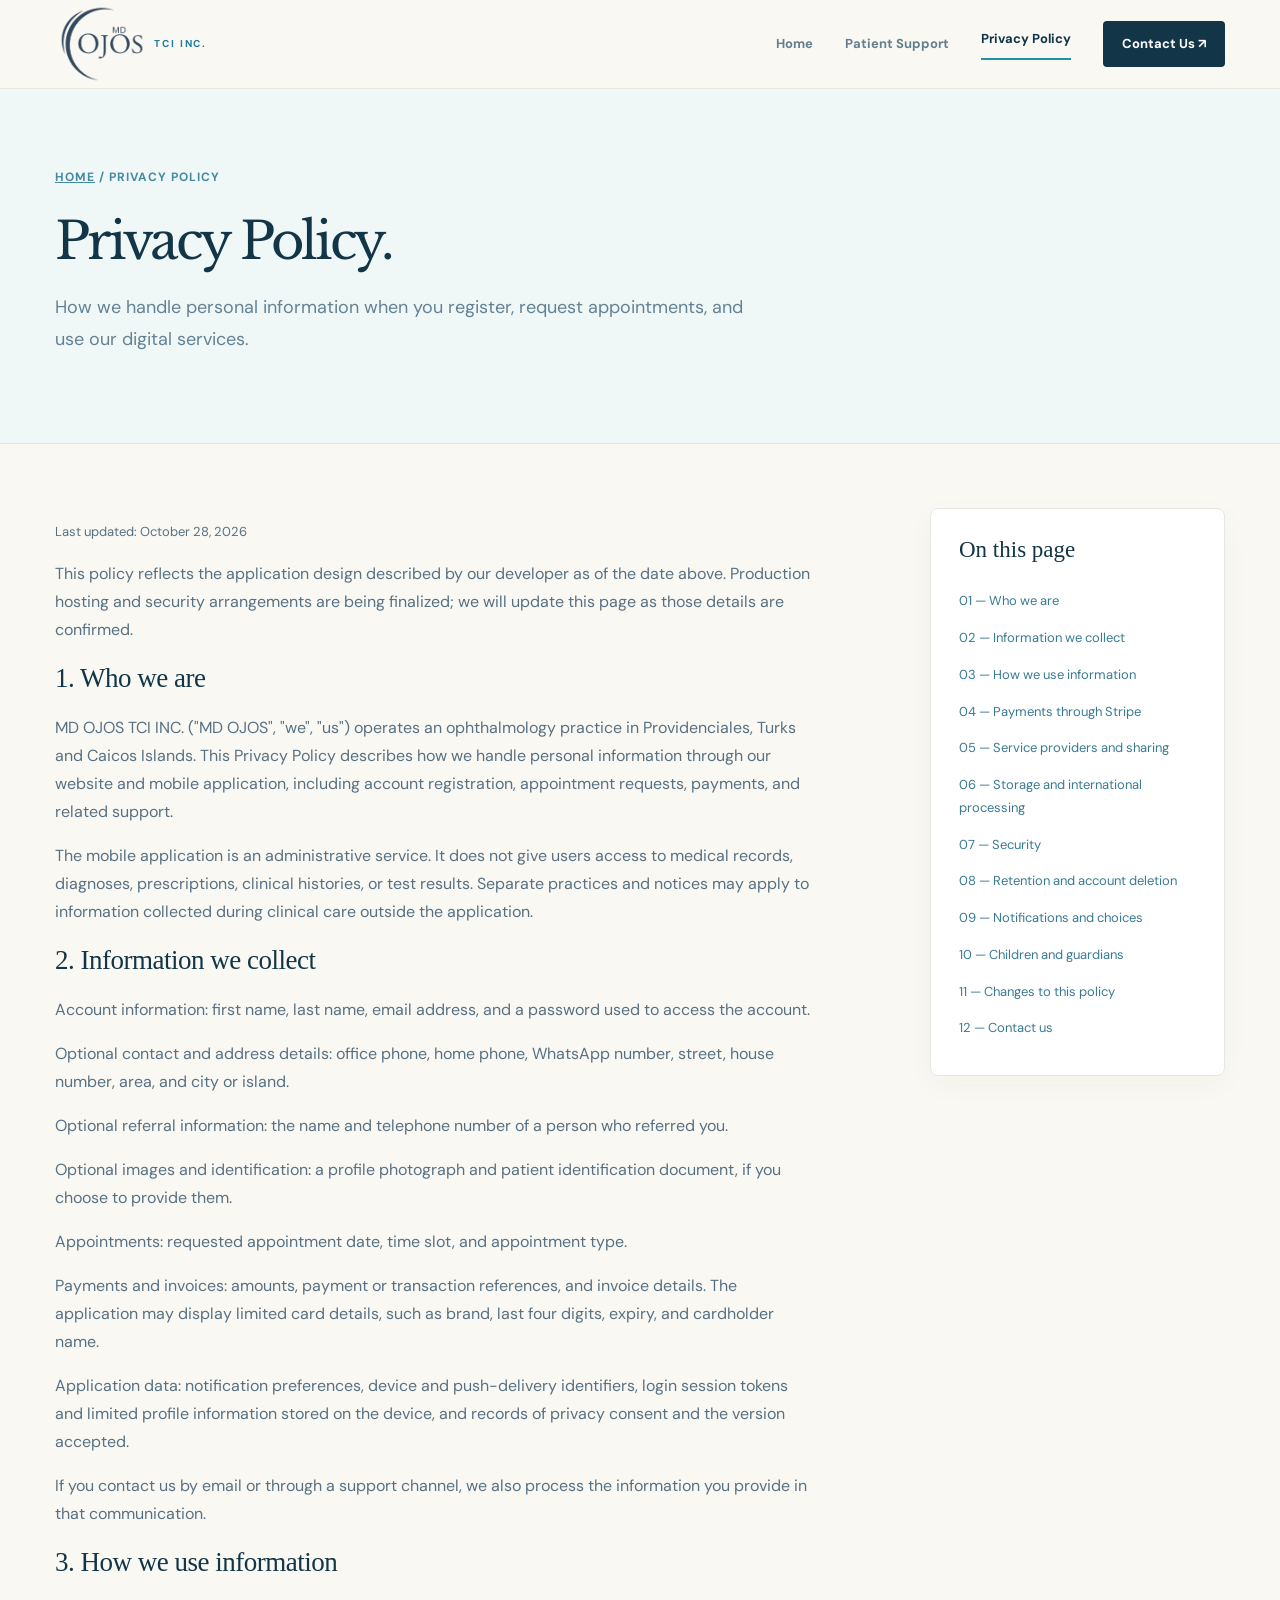
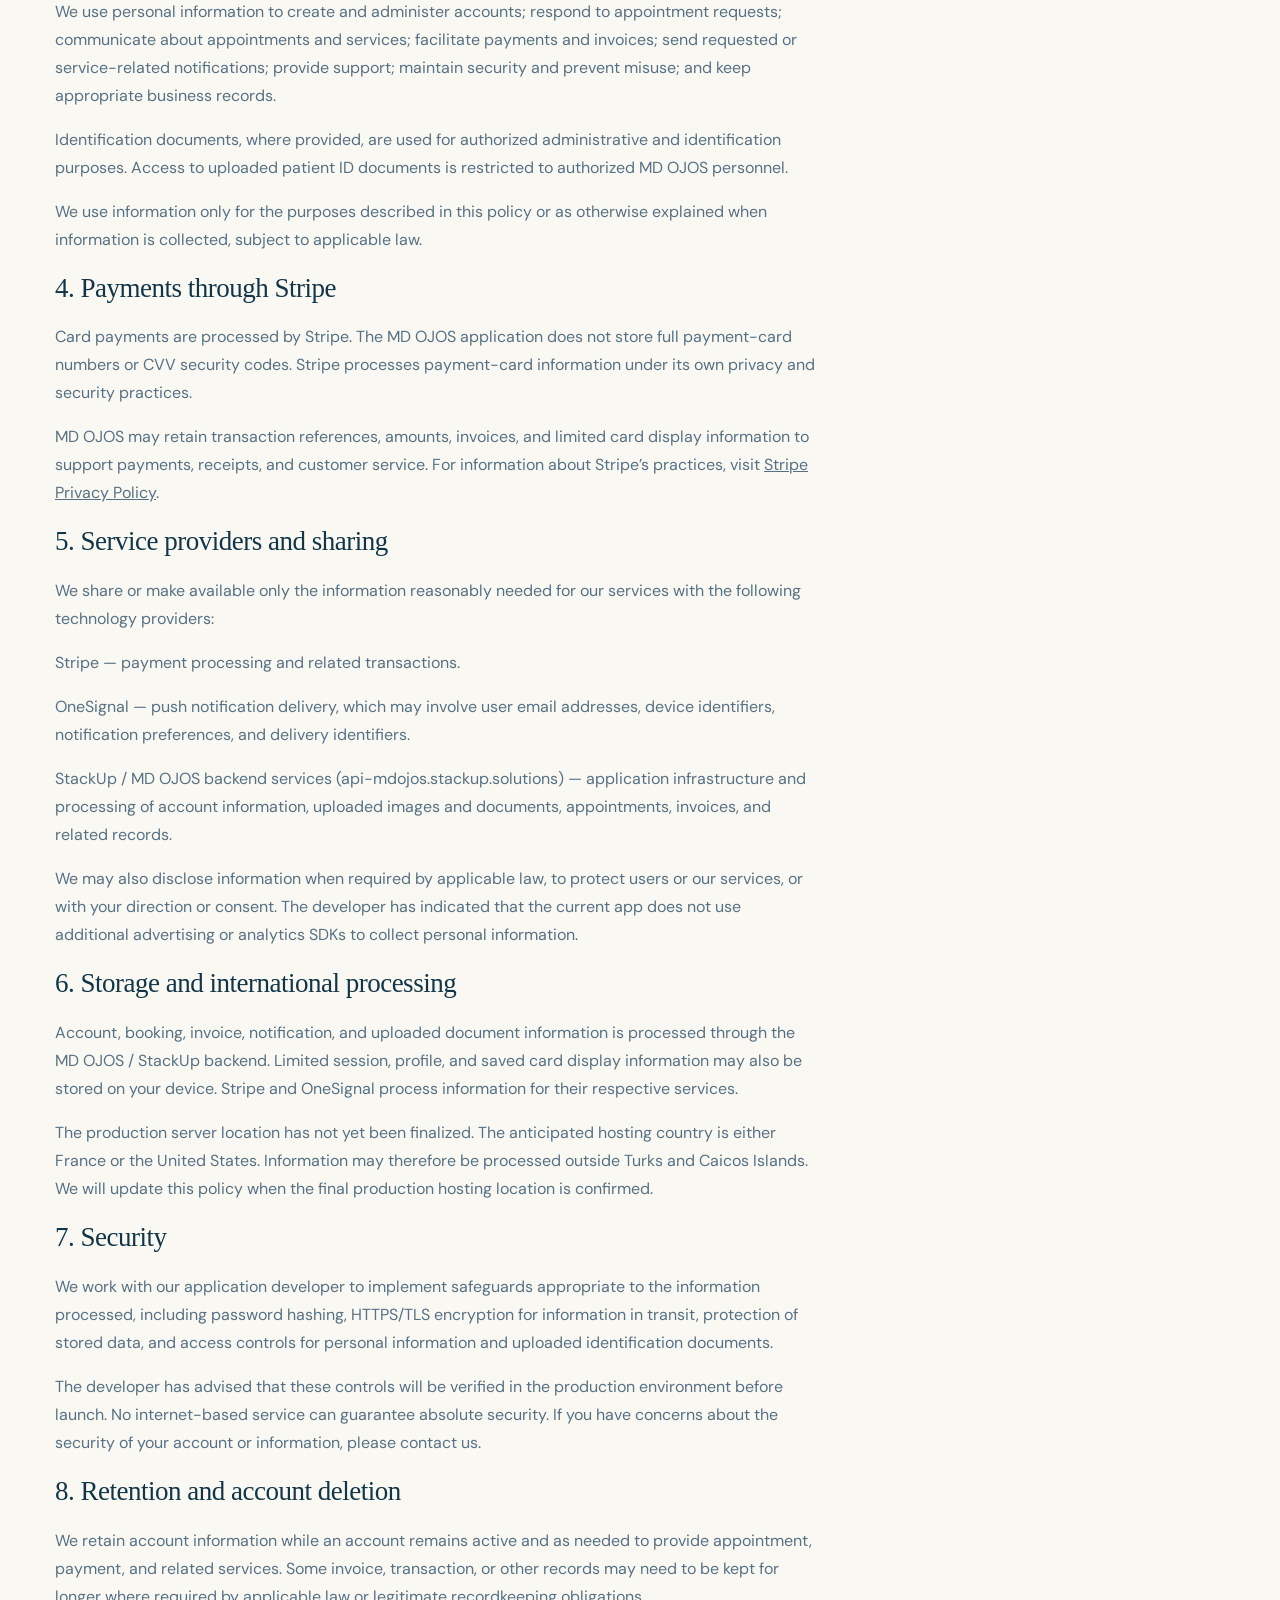
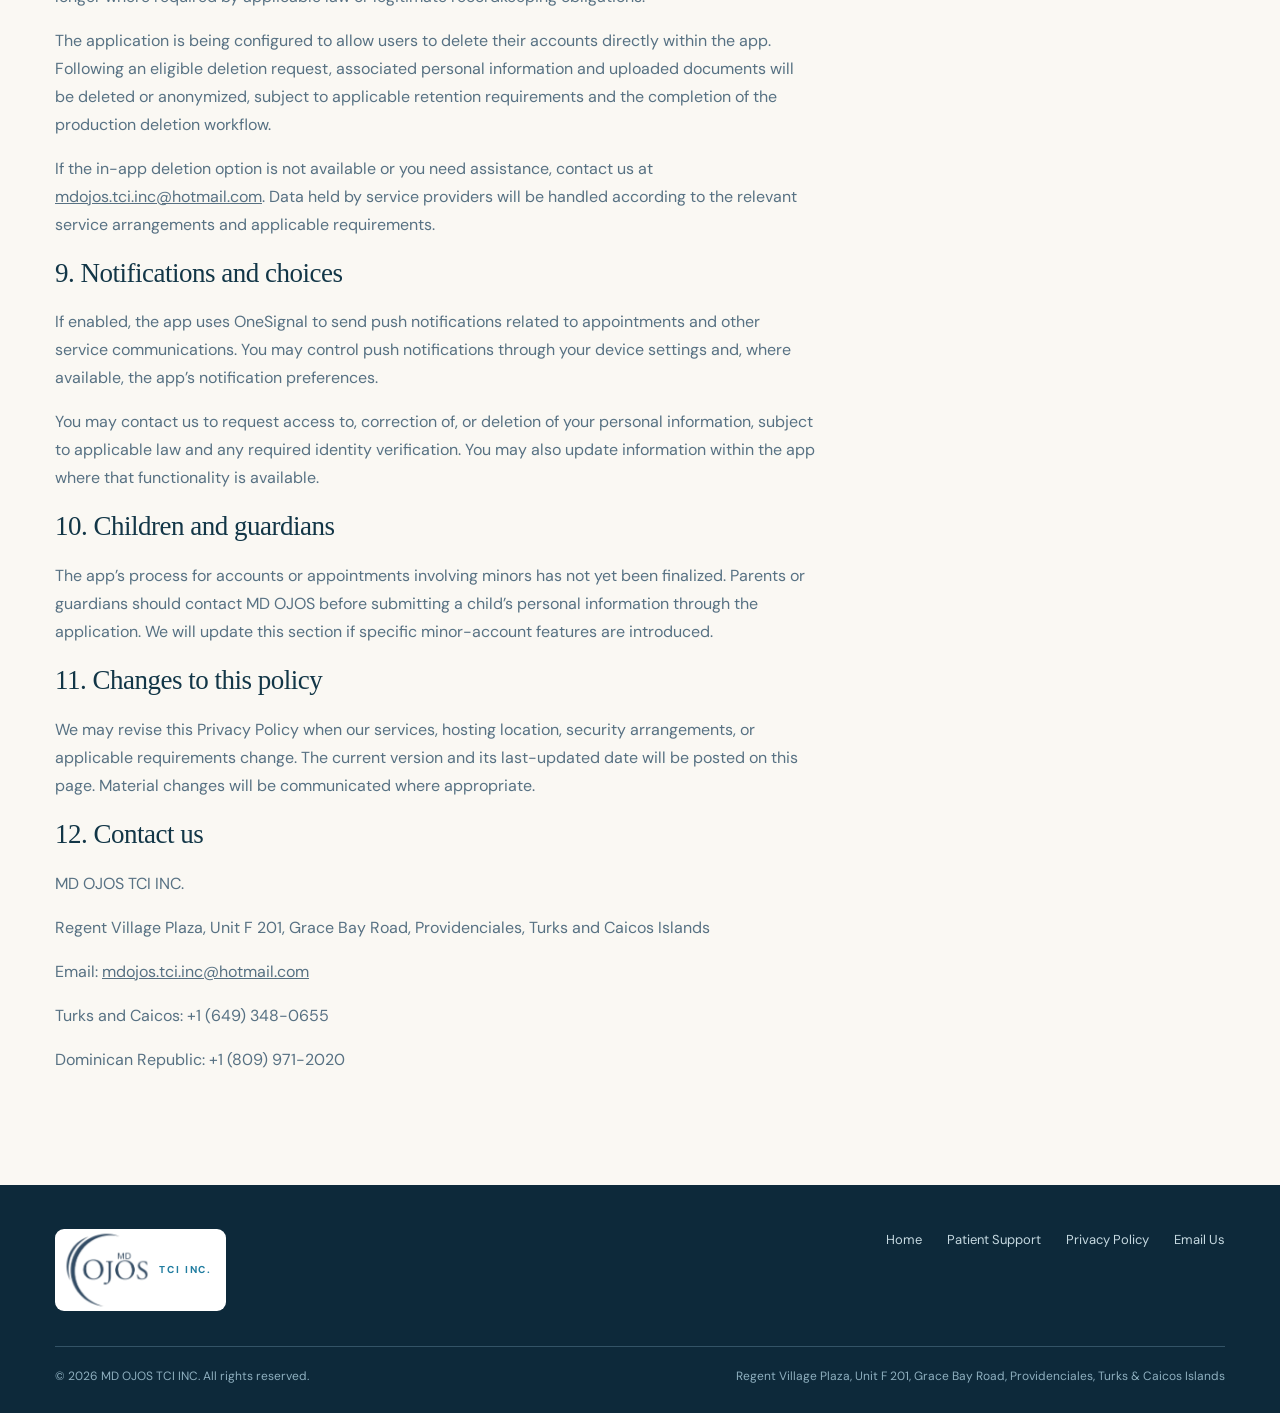
==== commit 00bccfe4: "Correct privacy policy contact email Removed duplicate DOCTYPE declaration and ensured proper HTML s" ====
--- a/privacy-policy/index.html
+++ b/privacy-policy/index.html
@@ -1,4 +1,3 @@
-<!DOCTYPE html>
 <!DOCTYPE html>
 
-<html lang="en"><head><meta charset="utf-8"/><meta content="width=device-width,initial-scale=1" name="viewport"/><meta content="#faf8f3" name="theme-color"/><meta content="Privacy Policy for MD OJOS TCI INC. website and mobile app, including appointments, Stripe payments, OneSignal notifications, and account data." name="description"/><link href="../assets/md-ojos-logo.png" rel="icon" type="image/png"/><link href="../styles.css" rel="stylesheet"/><script defer="" src="../script.js"></script><title>Privacy Policy | MD OJOS TCI INC.</title></head><body><header class="site-head"><div class="wrap header-inner"><a aria-label="MD Ojos TCI Inc. home" class="brand" href="../index.html"><img alt="MD Ojos official logo" class="official-logo" src="../assets/md-ojos-logo.png"/><span class="brand-suffix">TCI INC.</span></a><button aria-controls="navigation" aria-expanded="false" aria-label="Open navigation" class="menu-toggle" type="button">☰</button><nav aria-label="Main navigation" class="nav" id="navigation"><a href="../index.html">Home</a><a href="../support/index.html">Patient Support</a><a aria-current="page" href="../privacy-policy/index.html">Privacy Policy</a><a class="nav-btn" href="mailto:mdojos.tci.inc@gmail.com">Contact Us ↗</a></nav></div></header><main><section class="page-hero"><div class="wrap"><span class="breadcrumb"><a href="../index.html">Home</a> / Privacy Policy</span><h1>Privacy Policy.</h1><p>How we handle personal information when you register, request appointments, and use our digital services.</p></div></section><section class="content-area"><div class="wrap content-grid"><article class="prose"><p class="small">Last updated: October 28, 2026</p><p>This policy reflects the application design described by our developer as of the date above. Production hosting and security arrangements are being finalized; we will update this page as those details are confirmed.</p><section id="p1"><h2>1. Who we are</h2><p>MD OJOS TCI INC. ("MD OJOS", "we", "us") operates an ophthalmology practice in Providenciales, Turks and Caicos Islands. This Privacy Policy describes how we handle personal information through our website and mobile application, including account registration, appointment requests, payments, and related support.</p><p>The mobile application is an administrative service. It does not give users access to medical records, diagnoses, prescriptions, clinical histories, or test results. Separate practices and notices may apply to information collected during clinical care outside the application.</p></section><section id="p2"><h2>2. Information we collect</h2><p>Account information: first name, last name, email address, and a password used to access the account.</p><p>Optional contact and address details: office phone, home phone, WhatsApp number, street, house number, area, and city or island.</p><p>Optional referral information: the name and telephone number of a person who referred you.</p><p>Optional images and identification: a profile photograph and patient identification document, if you choose to provide them.</p><p>Appointments: requested appointment date, time slot, and appointment type.</p><p>Payments and invoices: amounts, payment or transaction references, and invoice details. The application may display limited card details, such as brand, last four digits, expiry, and cardholder name.</p><p>Application data: notification preferences, device and push-delivery identifiers, login session tokens and limited profile information stored on the device, and records of privacy consent and the version accepted.</p><p>If you contact us by email or through a support channel, we also process the information you provide in that communication.</p></section><section id="p3"><h2>3. How we use information</h2><p>We use personal information to create and administer accounts; respond to appointment requests; communicate about appointments and services; facilitate payments and invoices; send requested or service-related notifications; provide support; maintain security and prevent misuse; and keep appropriate business records.</p><p>Identification documents, where provided, are used for authorized administrative and identification purposes. Access to uploaded patient ID documents is restricted to authorized MD OJOS personnel.</p><p>We use information only for the purposes described in this policy or as otherwise explained when information is collected, subject to applicable law.</p></section><section id="p4"><h2>4. Payments through Stripe</h2><p>Card payments are processed by Stripe. The MD OJOS application does not store full payment-card numbers or CVV security codes. Stripe processes payment-card information under its own privacy and security practices.</p><p>MD OJOS may retain transaction references, amounts, invoices, and limited card display information to support payments, receipts, and customer service. For information about Stripe’s practices, visit <a href="https://stripe.com/privacy" rel="noopener noreferrer">Stripe Privacy Policy</a>.</p></section><section id="p5"><h2>5. Service providers and sharing</h2><p>We share or make available only the information reasonably needed for our services with the following technology providers:</p><p>Stripe — payment processing and related transactions.</p><p>OneSignal — push notification delivery, which may involve user email addresses, device identifiers, notification preferences, and delivery identifiers.</p><p>StackUp / MD OJOS backend services (api-mdojos.stackup.solutions) — application infrastructure and processing of account information, uploaded images and documents, appointments, invoices, and related records.</p><p>We may also disclose information when required by applicable law, to protect users or our services, or with your direction or consent. The developer has indicated that the current app does not use additional advertising or analytics SDKs to collect personal information.</p></section><section id="p6"><h2>6. Storage and international processing</h2><p>Account, booking, invoice, notification, and uploaded document information is processed through the MD OJOS / StackUp backend. Limited session, profile, and saved card display information may also be stored on your device. Stripe and OneSignal process information for their respective services.</p><p>The production server location has not yet been finalized. The anticipated hosting country is either France or the United States. Information may therefore be processed outside Turks and Caicos Islands. We will update this policy when the final production hosting location is confirmed.</p></section><section id="p7"><h2>7. Security</h2><p>We work with our application developer to implement safeguards appropriate to the information processed, including password hashing, HTTPS/TLS encryption for information in transit, protection of stored data, and access controls for personal information and uploaded identification documents.</p><p>The developer has advised that these controls will be verified in the production environment before launch. No internet-based service can guarantee absolute security. If you have concerns about the security of your account or information, please contact us.</p></section><section id="p8"><h2>8. Retention and account deletion</h2><p>We retain account information while an account remains active and as needed to provide appointment, payment, and related services. Some invoice, transaction, or other records may need to be kept for longer where required by applicable law or legitimate recordkeeping obligations.</p><p>The application is being configured to allow users to delete their accounts directly within the app. Following an eligible deletion request, associated personal information and uploaded documents will be deleted or anonymized, subject to applicable retention requirements and the completion of the production deletion workflow.</p><p>If the in-app deletion option is not available or you need assistance, contact us at <a href="mailto:mdojos.tci.inc@gmail.com">mdojos.tci.inc@gmail.com</a>. Data held by service providers will be handled according to the relevant service arrangements and applicable requirements.</p></section><section id="p9"><h2>9. Notifications and choices</h2><p>If enabled, the app uses OneSignal to send push notifications related to appointments and other service communications. You may control push notifications through your device settings and, where available, the app’s notification preferences.</p><p>You may contact us to request access to, correction of, or deletion of your personal information, subject to applicable law and any required identity verification. You may also update information within the app where that functionality is available.</p></section><section id="p10"><h2>10. Children and guardians</h2><p>The app’s process for accounts or appointments involving minors has not yet been finalized. Parents or guardians should contact MD OJOS before submitting a child’s personal information through the application. We will update this section if specific minor-account features are introduced.</p></section><section id="p11"><h2>11. Changes to this policy</h2><p>We may revise this Privacy Policy when our services, hosting location, security arrangements, or applicable requirements change. The current version and its last-updated date will be posted on this page. Material changes will be communicated where appropriate.</p></section><section id="p12"><h2>12. Contact us</h2><p>MD OJOS TCI INC.</p><p>Regent Village Plaza, Unit F 201, Grace Bay Road, Providenciales, Turks and Caicos Islands</p><p>Email: <a href="mailto:mdojos.tci.inc@gmail.com">mdojos.tci.inc@gmail.com</a></p><p>Turks and Caicos: +1 (649) 348-0655</p><p>Dominican Republic: +1 (809) 971-2020</p></section></article><aside class="panel privacy-nav"><h3>On this page</h3><a href="#p1">01 — Who we are</a><a href="#p2">02 — Information we collect</a><a href="#p3">03 — How we use information</a><a href="#p4">04 — Payments through Stripe</a><a href="#p5">05 — Service providers and sharing</a><a href="#p6">06 — Storage and international processing</a><a href="#p7">07 — Security</a><a href="#p8">08 — Retention and account deletion</a><a href="#p9">09 — Notifications and choices</a><a href="#p10">10 — Children and guardians</a><a href="#p11">11 — Changes to this policy</a><a href="#p12">12 — Contact us</a></aside></div></section></main><footer class="site-foot"><div class="wrap"><div class="foot-grid"><a class="brand" href="../index.html"><img alt="MD Ojos official logo" class="official-logo" src="../assets/md-ojos-logo.png"/><span class="brand-suffix">TCI INC.</span></a><div class="foot-links"><a href="../index.html">Home</a><a href="../support/index.html">Patient Support</a><a href="../privacy-policy/index.html">Privacy Policy</a><a href="mailto:mdojos.tci.inc@gmail.com">Email Us</a></div></div><div class="foot-meta"><span>© 2026 MD OJOS TCI INC. All rights reserved.</span><span>Regent Village Plaza, Unit F 201, Grace Bay Road, Providenciales, Turks &amp; Caicos Islands</span></div></div></footer></body></html>+<html lang="en"><head><meta charset="utf-8"/><meta content="width=device-width,initial-scale=1" name="viewport"/><meta content="#faf8f3" name="theme-color"/><meta content="Privacy Policy for MD OJOS TCI INC. website and mobile app, including appointments, Stripe payments, OneSignal notifications, and account data." name="description"/><link href="../assets/md-ojos-logo.png" rel="icon" type="image/png"/><link href="../styles.css" rel="stylesheet"/><script defer="" src="../script.js"></script><title>Privacy Policy | MD OJOS TCI INC.</title></head><body><header class="site-head"><div class="wrap header-inner"><a aria-label="MD Ojos TCI Inc. home" class="brand" href="../index.html"><img alt="MD Ojos official logo" class="official-logo" src="../assets/md-ojos-logo.png"/><span class="brand-suffix">TCI INC.</span></a><button aria-controls="navigation" aria-expanded="false" aria-label="Open navigation" class="menu-toggle" type="button">☰</button><nav aria-label="Main navigation" class="nav" id="navigation"><a href="../index.html">Home</a><a href="../support/index.html">Patient Support</a><a aria-current="page" href="../privacy-policy/index.html">Privacy Policy</a><a class="nav-btn" href="mailto:mdojos.tci.inc@hotmail.com">Contact Us ↗</a></nav></div></header><main><section class="page-hero"><div class="wrap"><span class="breadcrumb"><a href="../index.html">Home</a> / Privacy Policy</span><h1>Privacy Policy.</h1><p>How we handle personal information when you register, request appointments, and use our digital services.</p></div></section><section class="content-area"><div class="wrap content-grid"><article class="prose"><p class="small">Last updated: October 28, 2026</p><p>This policy reflects the application design described by our developer as of the date above. Production hosting and security arrangements are being finalized; we will update this page as those details are confirmed.</p><section id="p1"><h2>1. Who we are</h2><p>MD OJOS TCI INC. ("MD OJOS", "we", "us") operates an ophthalmology practice in Providenciales, Turks and Caicos Islands. This Privacy Policy describes how we handle personal information through our website and mobile application, including account registration, appointment requests, payments, and related support.</p><p>The mobile application is an administrative service. It does not give users access to medical records, diagnoses, prescriptions, clinical histories, or test results. Separate practices and notices may apply to information collected during clinical care outside the application.</p></section><section id="p2"><h2>2. Information we collect</h2><p>Account information: first name, last name, email address, and a password used to access the account.</p><p>Optional contact and address details: office phone, home phone, WhatsApp number, street, house number, area, and city or island.</p><p>Optional referral information: the name and telephone number of a person who referred you.</p><p>Optional images and identification: a profile photograph and patient identification document, if you choose to provide them.</p><p>Appointments: requested appointment date, time slot, and appointment type.</p><p>Payments and invoices: amounts, payment or transaction references, and invoice details. The application may display limited card details, such as brand, last four digits, expiry, and cardholder name.</p><p>Application data: notification preferences, device and push-delivery identifiers, login session tokens and limited profile information stored on the device, and records of privacy consent and the version accepted.</p><p>If you contact us by email or through a support channel, we also process the information you provide in that communication.</p></section><section id="p3"><h2>3. How we use information</h2><p>We use personal information to create and administer accounts; respond to appointment requests; communicate about appointments and services; facilitate payments and invoices; send requested or service-related notifications; provide support; maintain security and prevent misuse; and keep appropriate business records.</p><p>Identification documents, where provided, are used for authorized administrative and identification purposes. Access to uploaded patient ID documents is restricted to authorized MD OJOS personnel.</p><p>We use information only for the purposes described in this policy or as otherwise explained when information is collected, subject to applicable law.</p></section><section id="p4"><h2>4. Payments through Stripe</h2><p>Card payments are processed by Stripe. The MD OJOS application does not store full payment-card numbers or CVV security codes. Stripe processes payment-card information under its own privacy and security practices.</p><p>MD OJOS may retain transaction references, amounts, invoices, and limited card display information to support payments, receipts, and customer service. For information about Stripe’s practices, visit <a href="https://stripe.com/privacy" rel="noopener noreferrer">Stripe Privacy Policy</a>.</p></section><section id="p5"><h2>5. Service providers and sharing</h2><p>We share or make available only the information reasonably needed for our services with the following technology providers:</p><p>Stripe — payment processing and related transactions.</p><p>OneSignal — push notification delivery, which may involve user email addresses, device identifiers, notification preferences, and delivery identifiers.</p><p>StackUp / MD OJOS backend services (api-mdojos.stackup.solutions) — application infrastructure and processing of account information, uploaded images and documents, appointments, invoices, and related records.</p><p>We may also disclose information when required by applicable law, to protect users or our services, or with your direction or consent. The developer has indicated that the current app does not use additional advertising or analytics SDKs to collect personal information.</p></section><section id="p6"><h2>6. Storage and international processing</h2><p>Account, booking, invoice, notification, and uploaded document information is processed through the MD OJOS / StackUp backend. Limited session, profile, and saved card display information may also be stored on your device. Stripe and OneSignal process information for their respective services.</p><p>The production server location has not yet been finalized. The anticipated hosting country is either France or the United States. Information may therefore be processed outside Turks and Caicos Islands. We will update this policy when the final production hosting location is confirmed.</p></section><section id="p7"><h2>7. Security</h2><p>We work with our application developer to implement safeguards appropriate to the information processed, including password hashing, HTTPS/TLS encryption for information in transit, protection of stored data, and access controls for personal information and uploaded identification documents.</p><p>The developer has advised that these controls will be verified in the production environment before launch. No internet-based service can guarantee absolute security. If you have concerns about the security of your account or information, please contact us.</p></section><section id="p8"><h2>8. Retention and account deletion</h2><p>We retain account information while an account remains active and as needed to provide appointment, payment, and related services. Some invoice, transaction, or other records may need to be kept for longer where required by applicable law or legitimate recordkeeping obligations.</p><p>The application is being configured to allow users to delete their accounts directly within the app. Following an eligible deletion request, associated personal information and uploaded documents will be deleted or anonymized, subject to applicable retention requirements and the completion of the production deletion workflow.</p><p>If the in-app deletion option is not available or you need assistance, contact us at <a href="mailto:mdojos.tci.inc@hotmail.com">mdojos.tci.inc@hotmail.com</a>. Data held by service providers will be handled according to the relevant service arrangements and applicable requirements.</p></section><section id="p9"><h2>9. Notifications and choices</h2><p>If enabled, the app uses OneSignal to send push notifications related to appointments and other service communications. You may control push notifications through your device settings and, where available, the app’s notification preferences.</p><p>You may contact us to request access to, correction of, or deletion of your personal information, subject to applicable law and any required identity verification. You may also update information within the app where that functionality is available.</p></section><section id="p10"><h2>10. Children and guardians</h2><p>The app’s process for accounts or appointments involving minors has not yet been finalized. Parents or guardians should contact MD OJOS before submitting a child’s personal information through the application. We will update this section if specific minor-account features are introduced.</p></section><section id="p11"><h2>11. Changes to this policy</h2><p>We may revise this Privacy Policy when our services, hosting location, security arrangements, or applicable requirements change. The current version and its last-updated date will be posted on this page. Material changes will be communicated where appropriate.</p></section><section id="p12"><h2>12. Contact us</h2><p>MD OJOS TCI INC.</p><p>Regent Village Plaza, Unit F 201, Grace Bay Road, Providenciales, Turks and Caicos Islands</p><p>Email: <a href="mailto:mdojos.tci.inc@hotmail.com">mdojos.tci.inc@hotmail.com</a></p><p>Turks and Caicos: +1 (649) 348-0655</p><p>Dominican Republic: +1 (809) 971-2020</p></section></article><aside class="panel privacy-nav"><h3>On this page</h3><a href="#p1">01 — Who we are</a><a href="#p2">02 — Information we collect</a><a href="#p3">03 — How we use information</a><a href="#p4">04 — Payments through Stripe</a><a href="#p5">05 — Service providers and sharing</a><a href="#p6">06 — Storage and international processing</a><a href="#p7">07 — Security</a><a href="#p8">08 — Retention and account deletion</a><a href="#p9">09 — Notifications and choices</a><a href="#p10">10 — Children and guardians</a><a href="#p11">11 — Changes to this policy</a><a href="#p12">12 — Contact us</a></aside></div></section></main><footer class="site-foot"><div class="wrap"><div class="foot-grid"><a class="brand" href="../index.html"><img alt="MD Ojos official logo" class="official-logo" src="../assets/md-ojos-logo.png"/><span class="brand-suffix">TCI INC.</span></a><div class="foot-links"><a href="../index.html">Home</a><a href="../support/index.html">Patient Support</a><a href="../privacy-policy/index.html">Privacy Policy</a><a href="mailto:mdojos.tci.inc@hotmail.com">Email Us</a></div></div><div class="foot-meta"><span>© 2026 MD OJOS TCI INC. All rights reserved.</span><span>Regent Village Plaza, Unit F 201, Grace Bay Road, Providenciales, Turks &amp; Caicos Islands</span></div></div></footer></body></html>
